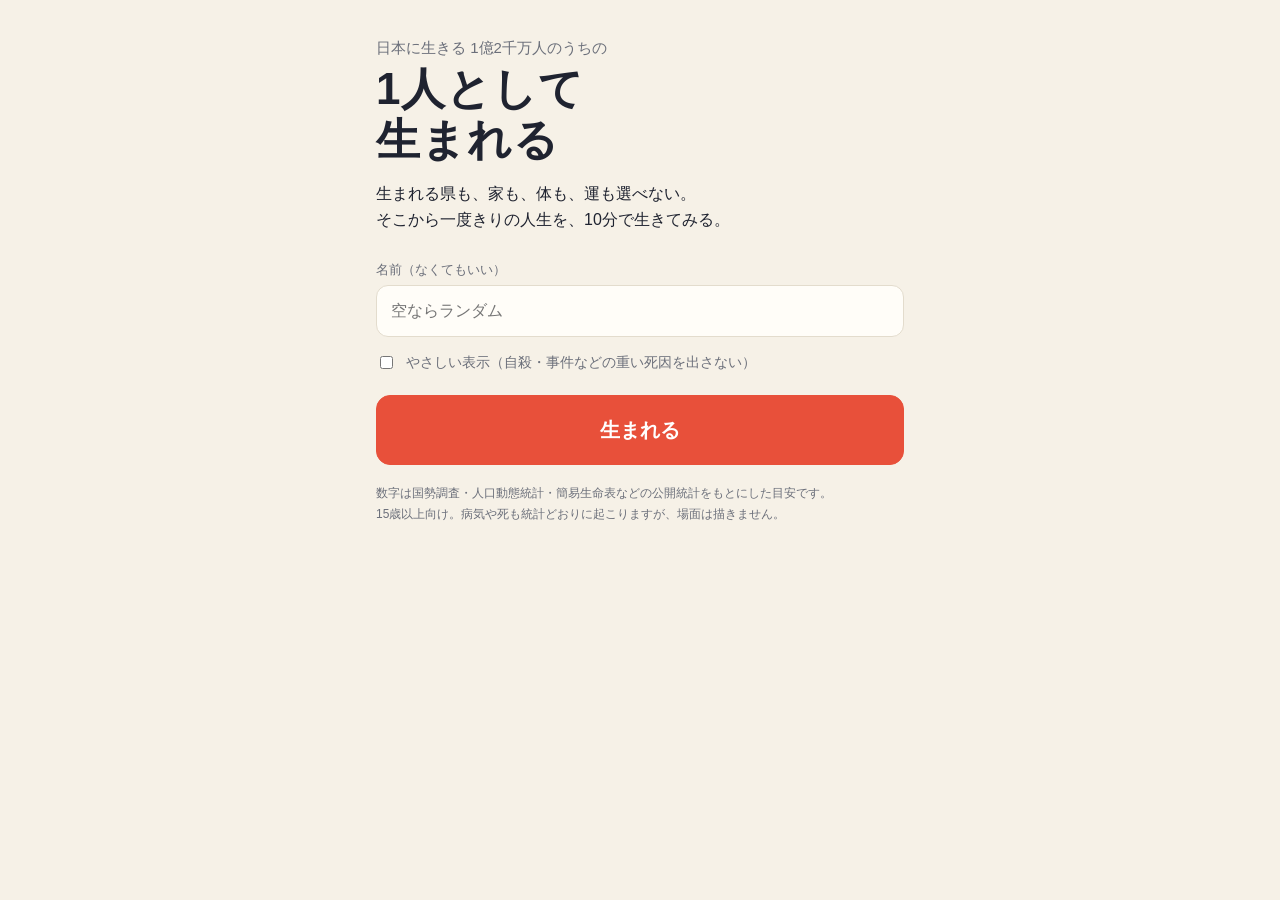
==== index.html @ 92cc0283 "公開: 1億2千万分の1" ====
<!doctype html>
<html lang="ja">
<head>
<meta charset="utf-8">
<meta name="viewport" content="width=device-width, initial-scale=1, viewport-fit=cover">
<title>1億2千万分の1 ― 日本のどこかに生まれて、一度きりの人生を</title>
<meta name="description" content="日本のどこかにランダムに生まれて、一度きりの人生を10分で生きる無料の人生シミュレーション。都道府県・寿命・仕事・家族は公開統計をもとに決まります。">
<meta property="og:title" content="1億2千万分の1">
<meta property="og:description" content="日本のどこかにランダムに生まれて、一度きりの人生を10分で生きる。">
<meta property="og:type" content="website">
<meta name="theme-color" content="#1b1f2a">
<meta name="apple-mobile-web-app-capable" content="yes">
<meta name="apple-mobile-web-app-title" content="1億2千万分の1">
<link rel="icon" href="data:image/svg+xml,%3Csvg xmlns='http://www.w3.org/2000/svg' viewBox='0 0 100 100'%3E%3Ccircle cx='50' cy='50' r='40' fill='%23e8503a'/%3E%3C/svg%3E">
<link rel="stylesheet" href="style.css">
<script>
// 公開時にここだけ書き換える
window.JINSEI_CONFIG = {
  siteUrl: 'https://1in120m.github.io/', // 公開URL（カードとシェア文に入る）
  adsenseClient: '',           // ca-pub-xxxx（空なら広告枠は出ない）
  adsenseSlot: '',
  exitLink: {
    label: '未経験で町工場に入る前に知っておくこと',
    note: '作者が書いた本（Kindle）',
    url: 'https://www.amazon.co.jp/dp/B0HPFDF3L4',
  },
};
</script>
</head>
<body>

<!-- タイトル -->
<section id="screen-title" class="screen active">
  <div class="title-wrap">
    <p class="title-eyebrow">日本に生きる 1億2千万人のうちの</p>
    <h1 class="title-main">1人として<br>生まれる</h1>
    <p class="title-lead">生まれる県も、家も、体も、運も選べない。<br>そこから一度きりの人生を、10分で生きてみる。</p>

    <label class="field">
      <span>名前（なくてもいい）</span>
      <input id="in-name" type="text" maxlength="12" placeholder="空ならランダム" autocomplete="off">
    </label>

    <label class="toggle">
      <input id="in-gentle" type="checkbox">
      <span>やさしい表示（自殺・事件などの重い死因を出さない）</span>
    </label>

    <button id="btn-birth" class="btn btn-primary btn-big">生まれる</button>

    <p class="title-note">数字は国勢調査・人口動態統計・簡易生命表などの公開統計をもとにした目安です。<br>15歳以上向け。病気や死も統計どおりに起こりますが、場面は描きません。</p>

    <div id="past-lives" class="past-lives hidden">
      <h2>前世の記録</h2>
      <ul id="past-list"></ul>
    </div>
  </div>
</section>

<!-- 誕生 -->
<section id="screen-birth" class="screen">
  <div class="birth-wrap">
    <p class="birth-eyebrow" id="birth-year"></p>
    <h2 class="birth-pref" id="birth-pref"></h2>
    <p class="birth-line" id="birth-line1"></p>
    <p class="birth-line" id="birth-line2"></p>
    <p class="birth-line small" id="birth-line3"></p>
    <button id="btn-start" class="btn btn-primary btn-big">人生をはじめる</button>
  </div>
</section>

<!-- 人生 -->
<section id="screen-life" class="screen">
  <header class="life-head">
    <div class="life-id">
      <span id="life-name"></span>
      <span class="sep">·</span>
      <span id="life-pref"></span>
    </div>
    <div class="life-age"><span id="life-age">0</span><small>歳</small> <span class="life-year" id="life-year"></span></div>
  </header>

  <div class="stats">
    <div class="stat"><span class="stat-label">健康</span><div class="bar"><i id="bar-health"></i></div><b id="val-health"></b></div>
    <div class="stat"><span class="stat-label">幸せ</span><div class="bar"><i id="bar-happy"></i></div><b id="val-happy"></b></div>
    <div class="stat"><span class="stat-label">学び</span><div class="bar"><i id="bar-learn"></i></div><b id="val-learn"></b></div>
    <div class="stat"><span class="stat-label">つながり</span><div class="bar"><i id="bar-bond"></i></div><b id="val-bond"></b></div>
    <div class="money"><span class="stat-label">貯金</span><b id="val-money"></b><span class="life-job" id="life-job"></span></div>
  </div>

  <div id="log" class="log" aria-live="polite"></div>

  <div id="decision" class="decision hidden">
    <p class="decision-age" id="decision-age"></p>
    <p class="decision-q" id="decision-q"></p>
    <div id="decision-opts" class="decision-opts"></div>
  </div>

  <footer class="controls">
    <button id="btn-pause" class="ctl" title="一時停止">⏸</button>
    <div class="speed">
      <button class="ctl spd" data-ms="2600">ゆっくり</button>
      <button class="ctl spd active" data-ms="1600">ふつう</button>
      <button class="ctl spd" data-ms="450">はやい</button>
    </div>
    <label class="auto"><input id="in-auto" type="checkbox"><span>おまかせ</span></label>
  </footer>
</section>

<!-- 結果 -->
<section id="screen-result" class="screen">
  <div class="result-wrap">
    <p class="result-eyebrow">この人生は、ここまで。</p>
    <h2 class="result-main" id="result-main"></h2>
    <p class="result-cause" id="result-cause"></p>
    <p class="result-help hidden" id="result-help"></p>

    <canvas id="card" width="1080" height="1350"></canvas>

    <div class="share">
      <button id="btn-share" class="btn btn-primary">この人生をシェア</button>
      <div class="share-row">
        <a id="share-x" class="btn btn-sub" target="_blank" rel="noopener">X に投稿</a>
        <a id="share-line" class="btn btn-sub" target="_blank" rel="noopener">LINE で送る</a>
        <button id="btn-save" class="btn btn-sub">画像を保存</button>
      </div>
    </div>

    <div id="ad-result" class="ad hidden"></div>

    <h3>人生の記録</h3>
    <div class="result-grid">
      <div class="r"><span>生きた年数</span><b id="r-age"></b></div>
      <div class="r"><span>同じ年生まれの中で</span><b id="r-pct"></b></div>
      <div class="r"><span>仕事</span><b id="r-job"></b></div>
      <div class="r"><span>家族</span><b id="r-family"></b></div>
      <div class="r"><span>生涯の収入</span><b id="r-income"></b></div>
      <div class="r"><span>最後に住んでいた所</span><b id="r-live"></b></div>
    </div>

    <h3>人生地図（1マス＝1年、1行＝20年）</h3>
    <div id="lifemap" class="lifemap"></div>
    <p class="lifemap-legend">色は幸せの高さ。薄い＝つらい年、濃い＝いい年。</p>

    <h3>この人生で起きたこと</h3>
    <div id="result-log" class="result-log"></div>

    <div class="exit">
      <p class="exit-note" id="exit-note"></p>
      <a id="exit-link" class="btn btn-sub" target="_blank" rel="noopener"></a>
    </div>

    <button id="btn-again" class="btn btn-primary btn-big">もう一度、生まれる</button>
  </div>
</section>

<script src="data.js"></script>
<script src="game.js"></script>
</body>
</html>
---- style.css ----
:root{
  --bg:#f6f1e7; --panel:#fffdf8; --ink:#1f2330; --mute:#6b6f7a; --line:#e3dccd;
  --accent:#e8503a; --accent-ink:#fff; --good:#2e8b57; --bad:#c0392b;
  --health:#3aa66b; --happy:#f2a93b; --learn:#4a7bd0; --bond:#c85c9e;
}
@media (prefers-color-scheme: dark){
  :root{ --bg:#15171f; --panel:#1e2130; --ink:#eef0f5; --mute:#9aa0ad; --line:#2d3142; }
}
*{box-sizing:border-box}
html,body{margin:0;background:var(--bg);color:var(--ink);font-family:-apple-system,"Hiragino Sans","Hiragino Kaku Gothic ProN","Noto Sans JP","Yu Gothic",sans-serif;line-height:1.6;-webkit-text-size-adjust:100%}
.screen{display:none;min-height:100dvh}
.screen.active{display:flex;flex-direction:column}
.hidden{display:none !important}
button,input{font:inherit}
.btn{display:inline-block;border:0;border-radius:14px;padding:14px 22px;background:var(--panel);color:var(--ink);text-decoration:none;cursor:pointer;border:1px solid var(--line);text-align:center}
.btn-primary{background:var(--accent);color:var(--accent-ink);border-color:var(--accent);font-weight:700}
.btn-big{width:100%;font-size:20px;padding:18px}
.btn-sub{font-size:14px;padding:10px 14px}
.btn:active{transform:translateY(1px)}

/* タイトル */
.title-wrap,.birth-wrap,.result-wrap{max-width:560px;width:100%;margin:0 auto;padding:36px 16px 48px}
.title-eyebrow{color:var(--mute);margin:0 0 4px;font-size:15px}
.title-main{font-size:44px;line-height:1.15;margin:0 0 16px;letter-spacing:.02em}
.title-lead{margin:0 0 28px;font-size:16px}
.field{display:block;margin:0 0 14px}
.field span{display:block;font-size:13px;color:var(--mute);margin-bottom:4px}
.field input{width:100%;padding:12px 14px;border:1px solid var(--line);border-radius:12px;background:var(--panel);color:var(--ink);font-size:16px}
.toggle{display:flex;gap:10px;align-items:flex-start;font-size:14px;margin:0 0 22px;color:var(--mute)}
.toggle input{margin-top:5px}
.title-note{font-size:12px;color:var(--mute);margin:18px 0 0;line-height:1.7}
.past-lives{margin-top:36px;border-top:1px solid var(--line);padding-top:18px}
.past-lives h2{font-size:15px;margin:0 0 8px;color:var(--mute)}
.past-lives ul{list-style:none;margin:0;padding:0}
.past-lives li{padding:8px 0;border-bottom:1px dashed var(--line);font-size:14px}
.past-lives li small{color:var(--mute);display:block}

/* 誕生 */
#screen-birth{justify-content:center;text-align:center}
.birth-eyebrow{color:var(--mute);margin:0;font-size:15px}
.birth-pref{font-size:48px;margin:6px 0 20px;letter-spacing:.04em}
.birth-line{font-size:17px;margin:0 0 10px}
.birth-line.small{font-size:13px;color:var(--mute);margin-bottom:32px}

/* 人生 */
#screen-life{height:100dvh;overflow:hidden}
.life-head{display:flex;justify-content:space-between;align-items:baseline;padding:12px 16px 4px;max-width:720px;width:100%;margin:0 auto}
.life-id{font-size:14px;color:var(--mute)}
.life-id .sep{margin:0 6px}
.life-age{font-size:30px;font-weight:700;line-height:1}
.life-age small{font-size:14px;font-weight:400;margin-left:2px}
.life-year{font-size:13px;color:var(--mute);font-weight:400;margin-left:8px}
.stats{display:grid;grid-template-columns:1fr 1fr;gap:4px 14px;padding:4px 16px 8px;max-width:720px;width:100%;margin:0 auto;border-bottom:1px solid var(--line)}
.stat{display:flex;align-items:center;gap:8px;font-size:12px}
.stat-label{width:52px;color:var(--mute);flex:none}
.bar{flex:1;height:8px;background:var(--line);border-radius:4px;overflow:hidden}
.bar i{display:block;height:100%;width:0;border-radius:4px;transition:width .5s}
#bar-health{background:var(--health)}#bar-happy{background:var(--happy)}#bar-learn{background:var(--learn)}#bar-bond{background:var(--bond)}
.stat b{width:26px;text-align:right;font-variant-numeric:tabular-nums}
.money{grid-column:1/-1;display:flex;align-items:center;gap:8px;font-size:12px}
.money b{font-variant-numeric:tabular-nums}
.life-job{color:var(--mute);margin-left:auto}
.log{flex:1;overflow-y:auto;padding:10px 16px 84px;max-width:720px;width:100%;margin:0 auto;scroll-behavior:smooth}
.ev{display:flex;gap:10px;padding:6px 0;font-size:15px;animation:fade .4s}
.ev .age{flex:none;width:34px;color:var(--mute);font-size:12px;padding-top:4px;font-variant-numeric:tabular-nums}
.ev.milestone{font-weight:700}
.ev.good .txt{color:var(--good)}
.ev.bad .txt{color:var(--bad)}
.ev.choice .txt{color:var(--mute);font-style:italic}
.ev.death{font-weight:700;font-size:17px;padding:14px 0}
.year-gap{height:4px}
@keyframes fade{from{opacity:0;transform:translateY(4px)}to{opacity:1;transform:none}}
.decision{position:fixed;left:0;right:0;bottom:64px;margin:0 auto;max-width:720px;background:var(--panel);border:1px solid var(--line);border-radius:18px 18px 0 0;padding:16px 16px 18px;box-shadow:0 -8px 30px rgba(0,0,0,.15);animation:fade .3s}
.decision-age{margin:0;font-size:12px;color:var(--mute)}
.decision-q{margin:4px 0 12px;font-size:17px;font-weight:700}
.decision-opts{display:grid;gap:8px}
.decision-opts .btn{text-align:left;font-size:15px}
.decision-opts .btn small{display:block;color:var(--mute);font-weight:400;font-size:12px}
.controls{position:fixed;left:0;right:0;bottom:0;height:64px;display:flex;align-items:center;gap:6px;padding:0 10px env(safe-area-inset-bottom);background:var(--panel);border-top:1px solid var(--line);max-width:720px;margin:0 auto}
.ctl{border:1px solid var(--line);background:var(--bg);color:var(--ink);border-radius:10px;padding:8px 10px;font-size:13px;cursor:pointer;white-space:nowrap}
.ctl.active{background:var(--ink);color:var(--bg);border-color:var(--ink)}
#btn-pause{font-size:16px;width:40px;padding:8px 0;flex:none}
.speed{display:flex;gap:4px}
.auto{margin-left:auto;font-size:13px;display:flex;gap:4px;align-items:center;color:var(--mute);white-space:nowrap}

/* 結果 */
.result-eyebrow{color:var(--mute);margin:0}
.result-main{font-size:28px;line-height:1.3;margin:6px 0 10px}
.result-cause{margin:0 0 6px;font-size:15px}
.result-help{font-size:13px;color:var(--mute);border:1px solid var(--line);border-radius:12px;padding:10px 12px;margin:8px 0 0}
#card{width:100%;height:auto;border-radius:16px;margin:18px 0 12px;box-shadow:0 10px 30px rgba(0,0,0,.18)}
.share{display:grid;gap:8px;margin-bottom:18px}
.share-row{display:grid;grid-template-columns:1fr 1fr 1fr;gap:8px}
.ad{min-height:100px;margin:12px 0 18px;text-align:center}
.result-wrap h3{font-size:15px;color:var(--mute);margin:22px 0 8px;border-bottom:1px solid var(--line);padding-bottom:4px}
.result-grid{display:grid;grid-template-columns:1fr 1fr;gap:10px}
.r{background:var(--panel);border:1px solid var(--line);border-radius:12px;padding:10px 12px}
.r span{display:block;font-size:12px;color:var(--mute)}
.r b{font-size:16px}
.lifemap{display:grid;grid-template-columns:repeat(20,1fr);gap:3px}
.lifemap i{display:block;aspect-ratio:1;border-radius:3px;background:var(--happy)}
.lifemap-legend{font-size:12px;color:var(--mute);margin:6px 0 0}
.result-log{font-size:14px;max-height:320px;overflow-y:auto;background:var(--panel);border:1px solid var(--line);border-radius:12px;padding:8px 12px}
.result-log .ev{padding:3px 0;font-size:14px;animation:none}
.exit{margin:26px 0 18px;text-align:center}
.exit-note{font-size:13px;color:var(--mute);margin:0 0 8px}
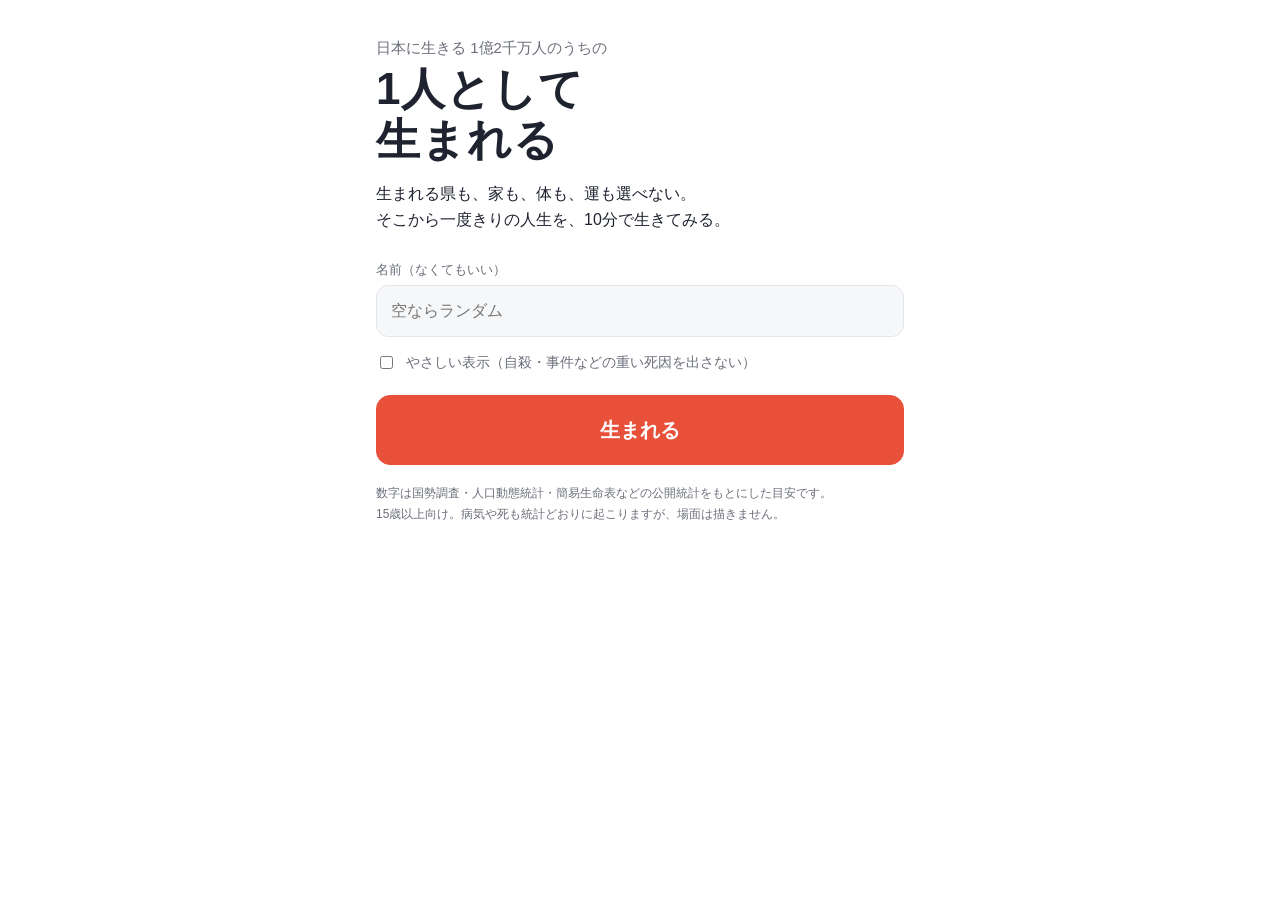
==== commit b649596b: "更新: ゆっくり詳しく・お金（純資産/投資）・白背景・名前・ショートムービー" ====
--- a/index.html
+++ b/index.html
@@ -8,7 +8,7 @@
 <meta property="og:title" content="1億2千万分の1">
 <meta property="og:description" content="日本のどこかにランダムに生まれて、一度きりの人生を10分で生きる。">
 <meta property="og:type" content="website">
-<meta name="theme-color" content="#1b1f2a">
+<meta name="theme-color" content="#ffffff">
 <meta name="apple-mobile-web-app-capable" content="yes">
 <meta name="apple-mobile-web-app-title" content="1億2千万分の1">
 <link rel="icon" href="data:image/svg+xml,%3Csvg xmlns='http://www.w3.org/2000/svg' viewBox='0 0 100 100'%3E%3Ccircle cx='50' cy='50' r='40' fill='%23e8503a'/%3E%3C/svg%3E">
@@ -85,7 +85,7 @@
     <div class="stat"><span class="stat-label">幸せ</span><div class="bar"><i id="bar-happy"></i></div><b id="val-happy"></b></div>
     <div class="stat"><span class="stat-label">学び</span><div class="bar"><i id="bar-learn"></i></div><b id="val-learn"></b></div>
     <div class="stat"><span class="stat-label">つながり</span><div class="bar"><i id="bar-bond"></i></div><b id="val-bond"></b></div>
-    <div class="money"><span class="stat-label">貯金</span><b id="val-money"></b><span class="life-job" id="life-job"></span></div>
+    <div class="money"><span class="stat-label">貯金</span><b id="val-money"></b><span class="stat-label">投資</span><b id="val-inv"></b><span class="stat-label">純資産</span><b id="val-net"></b><span class="life-job" id="life-job"></span></div>
   </div>
 
   <div id="log" class="log" aria-live="polite"></div>
@@ -99,9 +99,9 @@
   <footer class="controls">
     <button id="btn-pause" class="ctl" title="一時停止">⏸</button>
     <div class="speed">
-      <button class="ctl spd" data-ms="2600">ゆっくり</button>
-      <button class="ctl spd active" data-ms="1600">ふつう</button>
-      <button class="ctl spd" data-ms="450">はやい</button>
+      <button class="ctl spd" data-ms="3600">ゆっくり</button>
+      <button class="ctl spd active" data-ms="2400">ふつう</button>
+      <button class="ctl spd" data-ms="900">はやい</button>
     </div>
     <label class="auto"><input id="in-auto" type="checkbox"><span>おまかせ</span></label>
   </footer>
@@ -136,6 +136,22 @@
       <div class="r"><span>家族</span><b id="r-family"></b></div>
       <div class="r"><span>生涯の収入</span><b id="r-income"></b></div>
       <div class="r"><span>最後に住んでいた所</span><b id="r-live"></b></div>
+      <div class="r"><span>最後の純資産</span><b id="r-net"></b></div>
+      <div class="r"><span>いちばん多かった純資産</span><b id="r-peak"></b></div>
+      <div class="r"><span>投資（元本 → 損益）</span><b id="r-inv"></b></div>
+      <div class="r"><span>相続</span><b id="r-inherit"></b></div>
+    </div>
+
+    <h3>この人生のショートムービー</h3>
+    <p class="movie-note">生まれてから最後までを、BGMつきの縦動画（約1分）にします。「動画として保存」はスマホならそのまま TikTok や Instagram に出せます。</p>
+    <div class="share-row two">
+      <button id="btn-movie-play" class="btn btn-primary">ムービーを見る</button>
+      <button id="btn-movie-save" class="btn btn-sub">動画として保存</button>
+    </div>
+    <div id="movie" class="movie hidden">
+      <canvas id="movie-canvas" width="720" height="1280"></canvas>
+      <p id="movie-status" class="movie-status"></p>
+      <button id="btn-movie-close" class="btn btn-sub">閉じる</button>
     </div>
 
     <h3>人生地図（1マス＝1年、1行＝20年）</h3>
@@ -155,6 +171,7 @@
 </section>
 
 <script src="data.js"></script>
+<script src="movie.js"></script>
 <script src="game.js"></script>
 </body>
 </html>
--- a/style.css
+++ b/style.css
@@ -1,10 +1,8 @@
 :root{
-  --bg:#f6f1e7; --panel:#fffdf8; --ink:#1f2330; --mute:#6b6f7a; --line:#e3dccd;
+  --bg:#ffffff; --panel:#f6f7f9; --ink:#1f2330; --mute:#6b6f7a; --line:#e4e6ea;
   --accent:#e8503a; --accent-ink:#fff; --good:#2e8b57; --bad:#c0392b;
   --health:#3aa66b; --happy:#f2a93b; --learn:#4a7bd0; --bond:#c85c9e;
-}
-@media (prefers-color-scheme: dark){
-  :root{ --bg:#15171f; --panel:#1e2130; --ink:#eef0f5; --mute:#9aa0ad; --line:#2d3142; }
+  color-scheme: light;
 }
 *{box-sizing:border-box}
 html,body{margin:0;background:var(--bg);color:var(--ink);font-family:-apple-system,"Hiragino Sans","Hiragino Kaku Gothic ProN","Noto Sans JP","Yu Gothic",sans-serif;line-height:1.6;-webkit-text-size-adjust:100%}
@@ -57,7 +55,9 @@
 .bar i{display:block;height:100%;width:0;border-radius:4px;transition:width .5s}
 #bar-health{background:var(--health)}#bar-happy{background:var(--happy)}#bar-learn{background:var(--learn)}#bar-bond{background:var(--bond)}
 .stat b{width:26px;text-align:right;font-variant-numeric:tabular-nums}
-.money{grid-column:1/-1;display:flex;align-items:center;gap:8px;font-size:12px}
+.money{grid-column:1/-1;display:flex;align-items:center;gap:6px;font-size:12px;flex-wrap:wrap}
+.money .stat-label{width:auto;margin-left:6px}
+.money .stat-label:first-child{margin-left:0}
 .money b{font-variant-numeric:tabular-nums}
 .life-job{color:var(--mute);margin-left:auto}
 .log{flex:1;overflow-y:auto;padding:10px 16px 84px;max-width:720px;width:100%;margin:0 auto;scroll-behavior:smooth}
@@ -78,7 +78,7 @@
 .decision-opts .btn small{display:block;color:var(--mute);font-weight:400;font-size:12px}
 .controls{position:fixed;left:0;right:0;bottom:0;height:64px;display:flex;align-items:center;gap:6px;padding:0 10px env(safe-area-inset-bottom);background:var(--panel);border-top:1px solid var(--line);max-width:720px;margin:0 auto}
 .ctl{border:1px solid var(--line);background:var(--bg);color:var(--ink);border-radius:10px;padding:8px 10px;font-size:13px;cursor:pointer;white-space:nowrap}
-.ctl.active{background:var(--ink);color:var(--bg);border-color:var(--ink)}
+.ctl.active{background:var(--ink);color:#fff;border-color:var(--ink)}
 #btn-pause{font-size:16px;width:40px;padding:8px 0;flex:none}
 .speed{display:flex;gap:4px}
 .auto{margin-left:auto;font-size:13px;display:flex;gap:4px;align-items:center;color:var(--mute);white-space:nowrap}
@@ -104,3 +104,9 @@
 .result-log .ev{padding:3px 0;font-size:14px;animation:none}
 .exit{margin:26px 0 18px;text-align:center}
 .exit-note{font-size:13px;color:var(--mute);margin:0 0 8px}
+
+.share-row.two{grid-template-columns:1fr 1fr}
+.movie-note{font-size:13px;color:var(--mute);margin:0 0 10px}
+.movie{margin-top:12px;text-align:center}
+#movie-canvas{width:100%;max-width:360px;height:auto;border-radius:16px;box-shadow:0 10px 30px rgba(0,0,0,.18);background:#fff}
+.movie-status{font-size:13px;color:var(--mute);margin:10px 0}
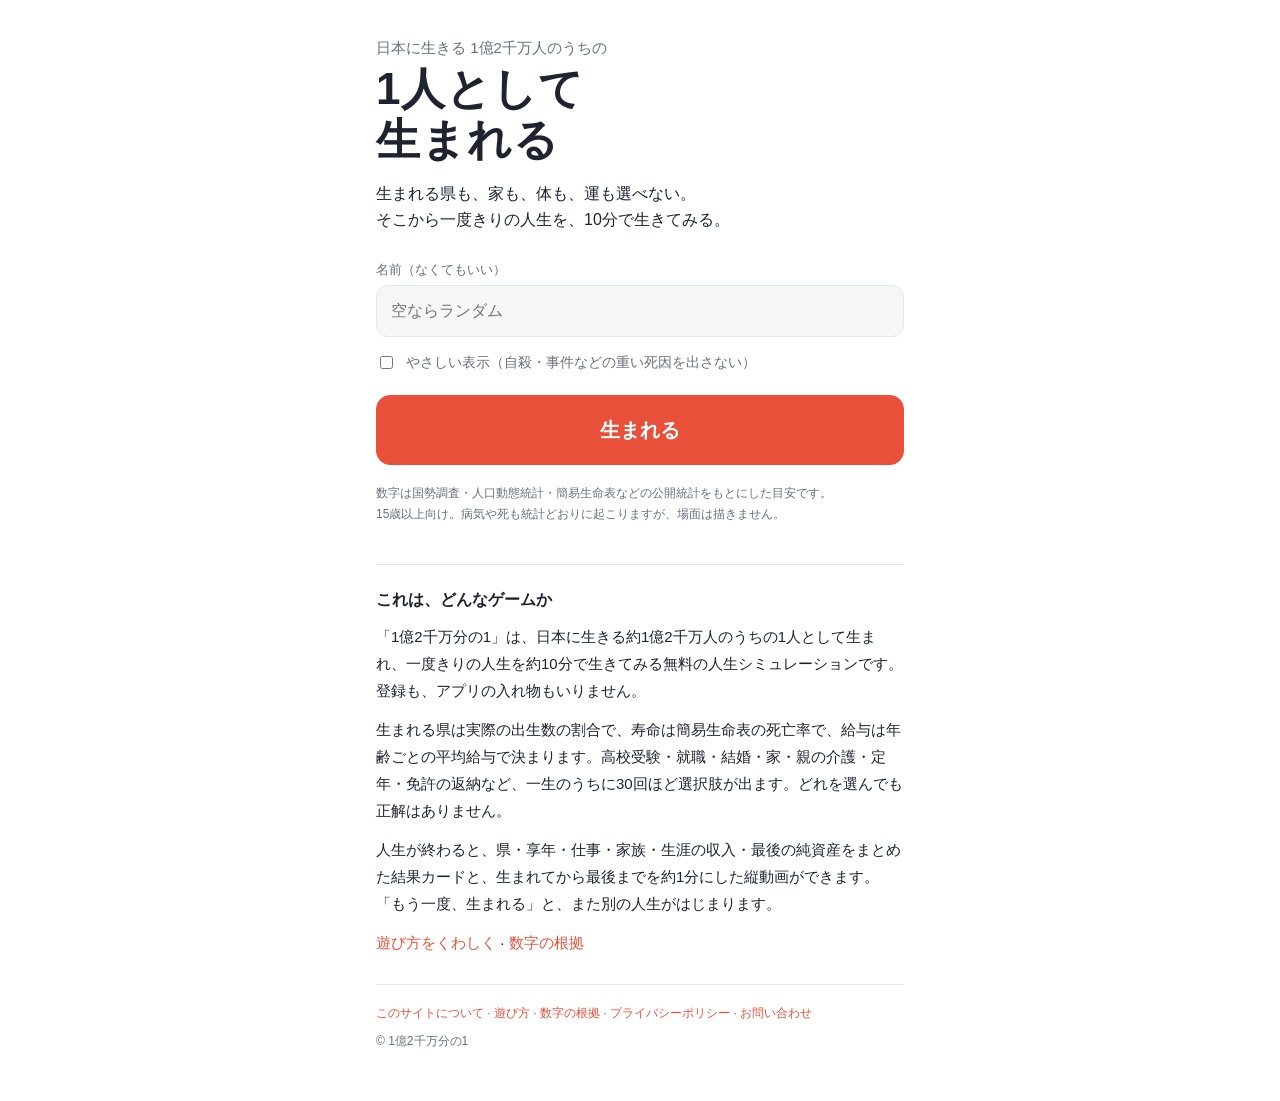
==== commit 20c6a7b9: "説明ページ（遊び方・数字の根拠・このサイトについて・プライバシーポリシー・お問い合わせ）を追加" ====
--- a/index.html
+++ b/index.html
@@ -5,27 +5,41 @@
 <meta name="viewport" content="width=device-width, initial-scale=1, viewport-fit=cover">
 <title>1億2千万分の1 ― 日本のどこかに生まれて、一度きりの人生を</title>
 <meta name="description" content="日本のどこかにランダムに生まれて、一度きりの人生を10分で生きる無料の人生シミュレーション。都道府県・寿命・仕事・家族は公開統計をもとに決まります。">
-<meta property="og:title" content="1億2千万分の1">
+<meta property="og:title" content="1億2千万分の1 ― 日本版 人生シミュレーション">
 <meta property="og:description" content="日本のどこかにランダムに生まれて、一度きりの人生を10分で生きる。">
 <meta property="og:type" content="website">
+<meta property="og:url" content="https://1in120m.github.io/">
+<meta property="og:image" content="https://1in120m.github.io/og.png">
+<meta property="og:image:width" content="1200">
+<meta property="og:image:height" content="630">
+<meta property="og:site_name" content="1億2千万分の1">
+<meta property="og:locale" content="ja_JP">
+<meta name="twitter:card" content="summary_large_image">
+<meta name="twitter:title" content="1億2千万分の1 ― 日本版 人生シミュレーション">
+<meta name="twitter:description" content="日本のどこかにランダムに生まれて、一度きりの人生を10分で生きる。">
+<meta name="twitter:image" content="https://1in120m.github.io/og.png">
+<link rel="canonical" href="https://1in120m.github.io/">
+<script type="application/ld+json">
+{"@context":"https://schema.org","@type":"WebApplication","name":"1億2千万分の1","alternateName":"日本版 人生シミュレーション","url":"https://1in120m.github.io/","applicationCategory":"GameApplication","operatingSystem":"Any","inLanguage":"ja","isAccessibleForFree":true,"offers":{"@type":"Offer","price":"0","priceCurrency":"JPY"},"description":"日本のどこかにランダムに生まれて、一度きりの人生を10分で生きる無料の人生シミュレーション。都道府県・寿命・仕事・家族は公開統計をもとに決まります。"}
+</script>
 <meta name="theme-color" content="#ffffff">
 <meta name="apple-mobile-web-app-capable" content="yes">
 <meta name="apple-mobile-web-app-title" content="1億2千万分の1">
 <link rel="icon" href="data:image/svg+xml,%3Csvg xmlns='http://www.w3.org/2000/svg' viewBox='0 0 100 100'%3E%3Ccircle cx='50' cy='50' r='40' fill='%23e8503a'/%3E%3C/svg%3E">
-<link rel="stylesheet" href="style.css">
+<link rel="stylesheet" href="style.css?v=20261113a">
 <script>
 // 公開時にここだけ書き換える
 window.JINSEI_CONFIG = {
   siteUrl: 'https://1in120m.github.io/', // 公開URL（カードとシェア文に入る）
-  adsenseClient: '',           // ca-pub-xxxx（空なら広告枠は出ない）
+  adsenseClient: 'ca-pub-4398716563180788', // AdSense の発行元ID（2026-11-04 申請）
   adsenseSlot: '',
-  exitLink: {
-    label: '未経験で町工場に入る前に知っておくこと',
-    note: '作者が書いた本（Kindle）',
-    url: 'https://www.amazon.co.jp/dp/B0HPFDF3L4',
+  yado: {                      // 結果画面の出口：宿くらべ（ホテル比較サイト）
+    base: 'https://yamagishi0046-web.github.io/yado-kurabe/',
+    note: '毎日の料金を記録している宿の比較サイトです。',
   },
 };
 </script>
+<script async src="https://pagead2.googlesyndication.com/pagead/js/adsbygoogle.js?client=ca-pub-4398716563180788" crossorigin="anonymous"></script>
 </head>
 <body>
 
@@ -54,6 +68,19 @@
       <h2>前世の記録</h2>
       <ul id="past-list"></ul>
     </div>
+
+    <section class="intro">
+      <h2>これは、どんなゲームか</h2>
+      <p>「1億2千万分の1」は、日本に生きる約1億2千万人のうちの1人として生まれ、一度きりの人生を約10分で生きてみる無料の人生シミュレーションです。登録も、アプリの入れ物もいりません。</p>
+      <p>生まれる県は実際の出生数の割合で、寿命は簡易生命表の死亡率で、給与は年齢ごとの平均給与で決まります。高校受験・就職・結婚・家・親の介護・定年・免許の返納など、一生のうちに30回ほど選択肢が出ます。どれを選んでも正解はありません。</p>
+      <p>人生が終わると、県・享年・仕事・家族・生涯の収入・最後の純資産をまとめた結果カードと、生まれてから最後までを約1分にした縦動画ができます。「もう一度、生まれる」と、また別の人生がはじまります。</p>
+      <p class="intro-links"><a href="howto.html">遊び方をくわしく</a> · <a href="data.html">数字の根拠</a></p>
+    </section>
+
+    <footer class="site-foot">
+      <nav><a href="about.html">このサイトについて</a> · <a href="howto.html">遊び方</a> · <a href="data.html">数字の根拠</a> · <a href="privacy.html">プライバシーポリシー</a> · <a href="contact.html">お問い合わせ</a></nav>
+      <p>© 1億2千万分の1</p>
+    </footer>
   </div>
 </section>
 
@@ -80,12 +107,15 @@
     <div class="life-age"><span id="life-age">0</span><small>歳</small> <span class="life-year" id="life-year"></span></div>
   </header>
 
+  <div class="stats-row">
   <div class="stats">
     <div class="stat"><span class="stat-label">健康</span><div class="bar"><i id="bar-health"></i></div><b id="val-health"></b></div>
     <div class="stat"><span class="stat-label">幸せ</span><div class="bar"><i id="bar-happy"></i></div><b id="val-happy"></b></div>
     <div class="stat"><span class="stat-label">学び</span><div class="bar"><i id="bar-learn"></i></div><b id="val-learn"></b></div>
     <div class="stat"><span class="stat-label">つながり</span><div class="bar"><i id="bar-bond"></i></div><b id="val-bond"></b></div>
     <div class="money"><span class="stat-label">貯金</span><b id="val-money"></b><span class="stat-label">投資</span><b id="val-inv"></b><span class="stat-label">純資産</span><b id="val-net"></b><span class="life-job" id="life-job"></span></div>
+  </div>
+  <div id="radar" class="radar-box" title="得意なこと"></div>
   </div>
 
   <div id="log" class="log" aria-live="polite"></div>
@@ -154,6 +184,12 @@
       <button id="btn-movie-close" class="btn btn-sub">閉じる</button>
     </div>
 
+    <h3>得意なこと・好きなこと</h3>
+    <div class="radar-wrap">
+      <div id="radar-result"></div>
+      <div class="radar-text"><p id="r-traits"></p><p id="r-likes"></p></div>
+    </div>
+
     <h3>人生地図（1マス＝1年、1行＝20年）</h3>
     <div id="lifemap" class="lifemap"></div>
     <p class="lifemap-legend">色は幸せの高さ。薄い＝つらい年、濃い＝いい年。</p>
@@ -170,8 +206,8 @@
   </div>
 </section>
 
-<script src="data.js"></script>
-<script src="movie.js"></script>
-<script src="game.js"></script>
+<script src="data.js?v=20261113a"></script>
+<script src="movie.js?v=20261113a"></script>
+<script src="game.js?v=20261113a"></script>
 </body>
 </html>
--- a/style.css
+++ b/style.css
@@ -48,7 +48,14 @@
 .life-age{font-size:30px;font-weight:700;line-height:1}
 .life-age small{font-size:14px;font-weight:400;margin-left:2px}
 .life-year{font-size:13px;color:var(--mute);font-weight:400;margin-left:8px}
-.stats{display:grid;grid-template-columns:1fr 1fr;gap:4px 14px;padding:4px 16px 8px;max-width:720px;width:100%;margin:0 auto;border-bottom:1px solid var(--line)}
+.stats-row{display:flex;align-items:center;gap:6px;padding:4px 16px 8px;max-width:720px;width:100%;margin:0 auto;border-bottom:1px solid var(--line)}
+.stats{flex:1;display:grid;grid-template-columns:1fr;gap:3px 14px;min-width:0}
+@media (min-width:520px){.stats{grid-template-columns:1fr 1fr}}
+.radar-box{flex:none;width:120px;height:120px}
+.radar-box svg{display:block}
+.radar-wrap{display:flex;gap:14px;align-items:center;flex-wrap:wrap}
+.radar-text{font-size:14px}
+.radar-text p{margin:4px 0}
 .stat{display:flex;align-items:center;gap:8px;font-size:12px}
 .stat-label{width:52px;color:var(--mute);flex:none}
 .bar{flex:1;height:8px;background:var(--line);border-radius:4px;overflow:hidden}
@@ -70,7 +77,7 @@
 .ev.death{font-weight:700;font-size:17px;padding:14px 0}
 .year-gap{height:4px}
 @keyframes fade{from{opacity:0;transform:translateY(4px)}to{opacity:1;transform:none}}
-.decision{position:fixed;left:0;right:0;bottom:64px;margin:0 auto;max-width:720px;background:var(--panel);border:1px solid var(--line);border-radius:18px 18px 0 0;padding:16px 16px 18px;box-shadow:0 -8px 30px rgba(0,0,0,.15);animation:fade .3s}
+.decision{flex:none;margin:0 12px 72px;max-width:720px;width:calc(100% - 24px);align-self:center;background:var(--panel);border:1px solid var(--line);border-radius:18px;padding:14px 16px 16px;box-shadow:0 8px 30px rgba(0,0,0,.12);animation:fade .3s;max-height:46dvh;overflow-y:auto}
 .decision-age{margin:0;font-size:12px;color:var(--mute)}
 .decision-q{margin:4px 0 12px;font-size:17px;font-weight:700}
 .decision-opts{display:grid;gap:8px}
@@ -110,3 +117,32 @@
 .movie{margin-top:12px;text-align:center}
 #movie-canvas{width:100%;max-width:360px;height:auto;border-radius:16px;box-shadow:0 10px 30px rgba(0,0,0,.18);background:#fff}
 .movie-status{font-size:13px;color:var(--mute);margin:10px 0}
+
+/* 説明ページ・タイトル画面の説明とフッター（2026-11-13） */
+.intro{margin-top:40px;border-top:1px solid var(--line);padding-top:22px;font-size:15px;color:var(--ink)}
+.intro h2{font-size:16px;margin:0 0 10px}
+.intro p{margin:0 0 12px;line-height:1.8}
+.intro-links a,.site-foot a,.doc a{color:var(--accent);text-decoration:none}
+.intro-links a:hover,.site-foot a:hover,.doc a:hover{text-decoration:underline}
+.site-foot{margin-top:28px;border-top:1px solid var(--line);padding-top:16px;font-size:12px;color:var(--mute);line-height:2}
+.site-foot p{margin:4px 0 0}
+.doc-body{display:block}
+.doc{max-width:640px;width:100%;margin:0 auto;padding:28px 16px 56px;font-size:15px}
+.doc h1{font-size:28px;line-height:1.3;margin:6px 0 18px}
+.doc h2{font-size:18px;margin:30px 0 8px;padding-top:6px;border-top:1px solid var(--line)}
+.doc p,.doc li{line-height:1.85}
+.doc p{margin:0 0 12px}
+.doc ul{padding-left:1.3em;margin:0 0 12px}
+.doc .lead{font-size:16px;color:var(--ink)}
+.doc-home{font-size:13px;margin:0}
+.doc-table{width:100%;border-collapse:collapse;font-size:14px;margin:6px 0 14px}
+.doc-table th,.doc-table td{border:1px solid var(--line);padding:8px 10px;text-align:left;vertical-align:top;line-height:1.6}
+.doc-table th{background:var(--panel);font-weight:600;white-space:nowrap}
+.doc-table tbody th{width:7em}
+.faq dt{font-weight:700;margin-top:12px}
+.faq dd{margin:4px 0 0;line-height:1.8}
+.doc-date{color:var(--mute);font-size:13px}
+.doc-foot{margin-top:40px;border-top:1px solid var(--line);padding-top:16px;font-size:12px;color:var(--mute);line-height:2}
+.doc-nav b{color:var(--ink)}
+.doc-foot p{margin:4px 0 0}
+@media (max-width:480px){.doc-table{display:block;overflow-x:auto}}
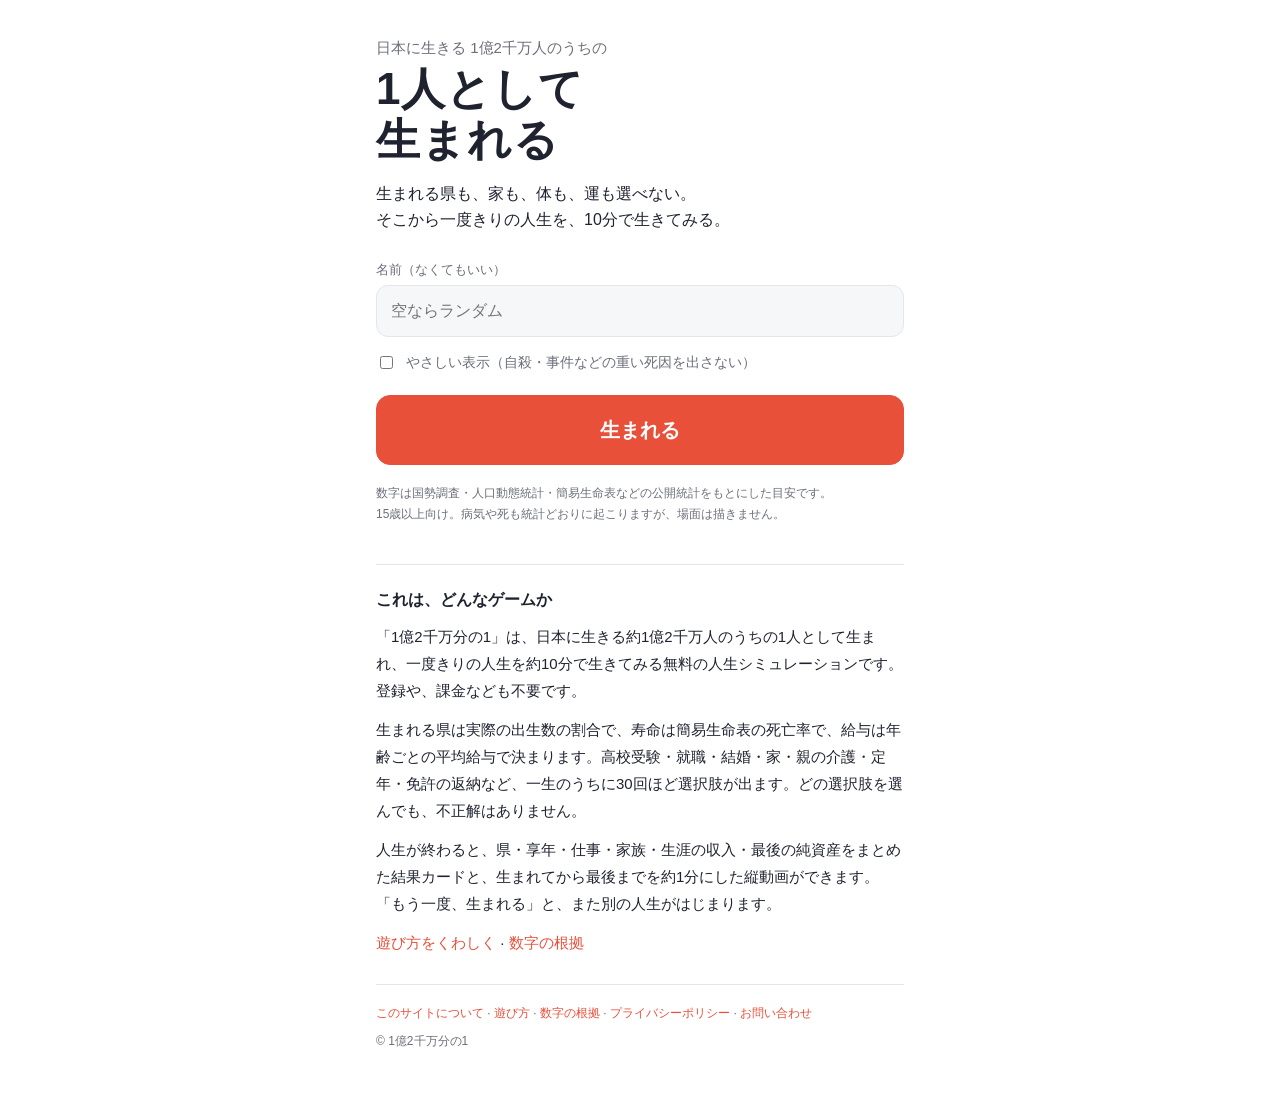
==== commit 4107d1a1: "説明文の言い回しを直す" ====
--- a/index.html
+++ b/index.html
@@ -71,8 +71,8 @@
 
     <section class="intro">
       <h2>これは、どんなゲームか</h2>
-      <p>「1億2千万分の1」は、日本に生きる約1億2千万人のうちの1人として生まれ、一度きりの人生を約10分で生きてみる無料の人生シミュレーションです。登録も、アプリの入れ物もいりません。</p>
-      <p>生まれる県は実際の出生数の割合で、寿命は簡易生命表の死亡率で、給与は年齢ごとの平均給与で決まります。高校受験・就職・結婚・家・親の介護・定年・免許の返納など、一生のうちに30回ほど選択肢が出ます。どれを選んでも正解はありません。</p>
+      <p>「1億2千万分の1」は、日本に生きる約1億2千万人のうちの1人として生まれ、一度きりの人生を約10分で生きてみる無料の人生シミュレーションです。登録や、課金なども不要です。</p>
+      <p>生まれる県は実際の出生数の割合で、寿命は簡易生命表の死亡率で、給与は年齢ごとの平均給与で決まります。高校受験・就職・結婚・家・親の介護・定年・免許の返納など、一生のうちに30回ほど選択肢が出ます。どの選択肢を選んでも、不正解はありません。</p>
       <p>人生が終わると、県・享年・仕事・家族・生涯の収入・最後の純資産をまとめた結果カードと、生まれてから最後までを約1分にした縦動画ができます。「もう一度、生まれる」と、また別の人生がはじまります。</p>
       <p class="intro-links"><a href="howto.html">遊び方をくわしく</a> · <a href="data.html">数字の根拠</a></p>
     </section>
